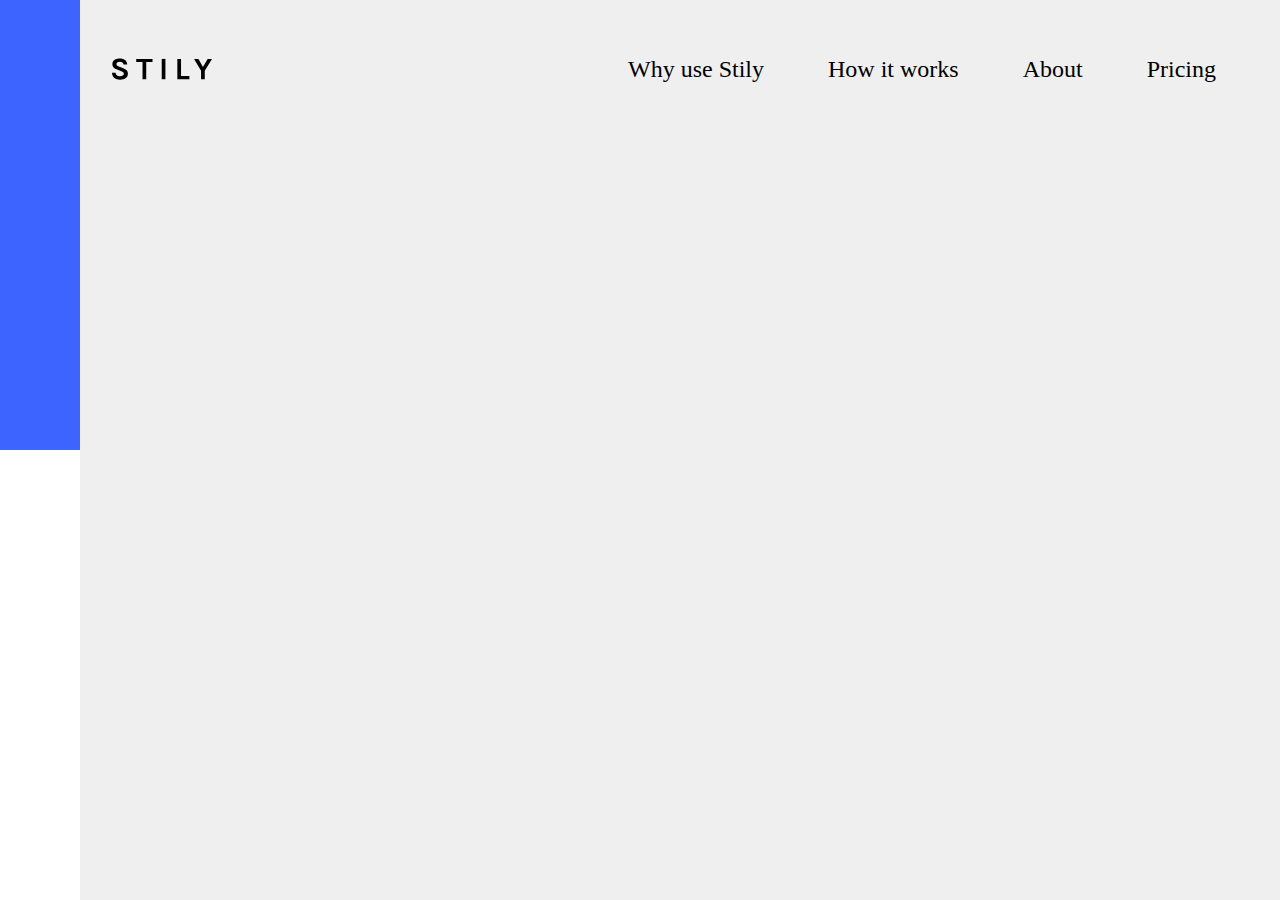
==== index.html @ 4777094a "Progress on the top menu" ====
<!DOCTYPE html>
<html>
    <head>
        <link rel="stylesheet" href="stylesheets/main.css" />
        <title>Stily | Personlig shopping</title>
    </head>
    <body>
        <div class="side-menu">
            <div class="upper">

            </div>
            <div class="lower">

            </div>

        </div>
        <section class="hero">
            <div class="top-menu">
                <img src="images/logo.svg" alt="Stily logo"/>
                <ul>
                    <li>
                        Why use Stily
                    </li>
                    <li>
                        How it works
                    </li>
                    <li>
                        About
                    </li>
                    <li>
                        Pricing
                    </li>
                </ul>
            </div>
        </section>
    </body>
</html>
---- stylesheets/main.css ----
body {
    margin: auto;
    margin-left: 5rem;
    background-color: #EFEFEF;
}

.side-menu {
    position: absolute;
    margin-left: -5rem;
    width: 5rem;
    height: 100vh;
}

.upper {
    background-color: #3E64FF;
    width: 5rem;
    height: 50vh;
}

.lower {
    background-color: #fff;
    width: 5rem;
    height: 50vh;
}

.top-menu {
    display: flex;
    padding: 2.5rem 2rem;
    justify-content: space-between;
}

.top-menu ul {
    display: flex;
    list-style: none;
    flex: 1;
    justify-content: flex-end;
}

.top-menu ul li {
    margin: auto 2rem;
    font-size: 1.5rem;
}
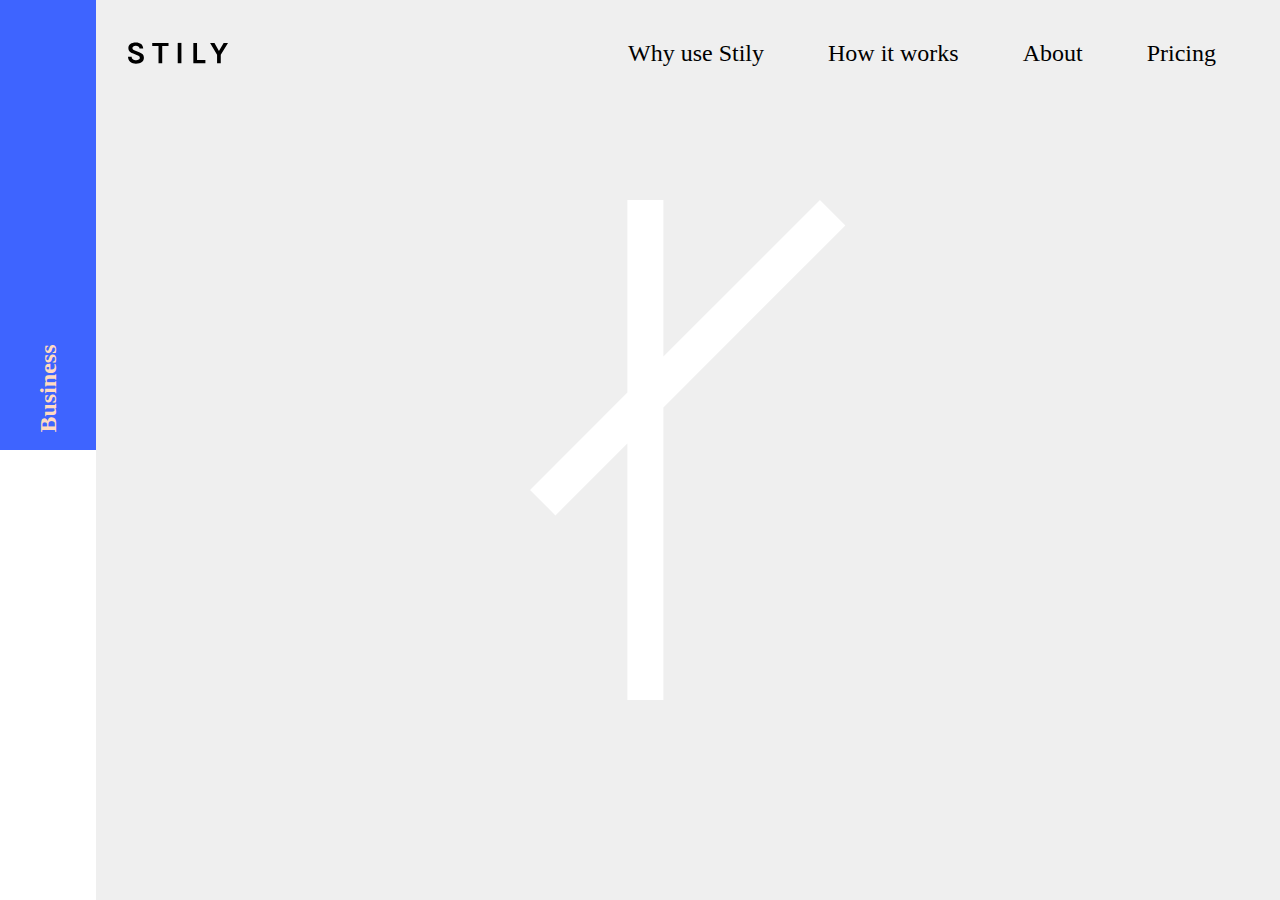
==== commit 0bab6539: "Added 90 degree text" ====
--- a/index.html
+++ b/index.html
@@ -7,6 +7,7 @@
     <body>
         <div class="side-menu">
             <div class="upper">
+                <h2>Business</h2>
 
             </div>
             <div class="lower">
--- a/stylesheets/main.css
+++ b/stylesheets/main.css
@@ -1,42 +1,55 @@
 body {
     margin: auto;
-    margin-left: 5rem;
+    margin-left: 6rem;
     background-color: #EFEFEF;
 }
 
 .side-menu {
-    position: absolute;
-    margin-left: -5rem;
-    width: 5rem;
+    position: fixed;
+    margin-left: -6rem;
+    width: 6rem;
     height: 100vh;
 }
 
 .upper {
     background-color: #3E64FF;
-    width: 5rem;
     height: 50vh;
+    display: flex;
+    align-items: flex-end;
+}
+
+.upper h2 {
+    transform: rotate(-90deg);
+    margin: 3rem auto;
+    color: #FFDBC0;
 }
 
 .lower {
     background-color: #fff;
-    width: 5rem;
     height: 50vh;
 }
 
 .top-menu {
     display: flex;
-    padding: 2.5rem 2rem;
-    justify-content: space-between;
+    padding: 1.5rem 2rem;
 }
 
 .top-menu ul {
     display: flex;
     list-style: none;
+    justify-content: flex-end;
     flex: 1;
-    justify-content: flex-end;
 }
 
 .top-menu ul li {
     margin: auto 2rem;
     font-size: 1.5rem;
 }
+
+.hero {
+    min-height: 100vh;
+    background-image: url("../images/background-logo.svg");
+    background-position: center;
+    background-repeat: no-repeat;
+}
+
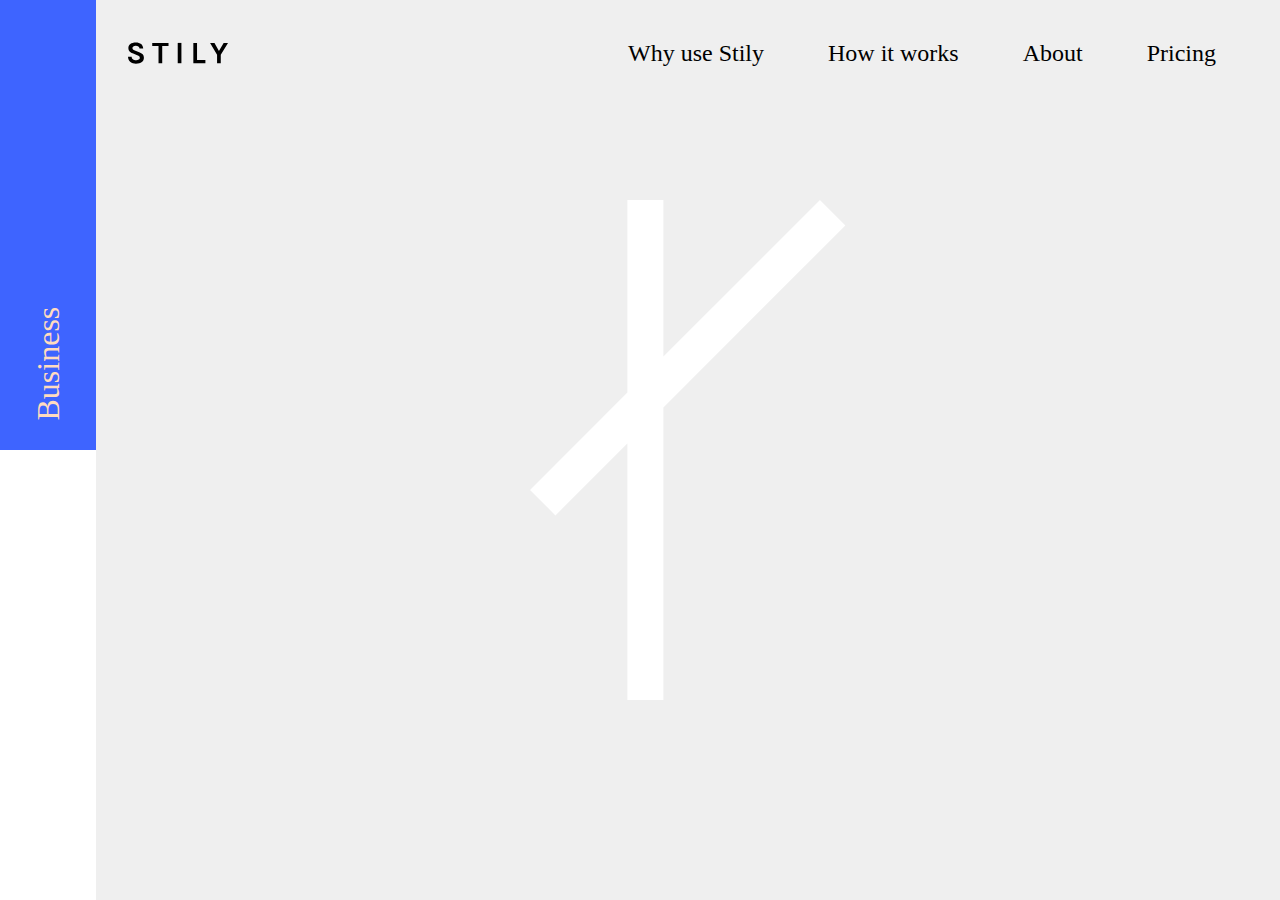
==== commit 5ee65767: "aligned business text" ====
--- a/index.html
+++ b/index.html
@@ -7,7 +7,7 @@
     <body>
         <div class="side-menu">
             <div class="upper">
-                <h2>Business</h2>
+            <h2>Business</h2>
 
             </div>
             <div class="lower">
--- a/stylesheets/main.css
+++ b/stylesheets/main.css
@@ -16,12 +16,15 @@
     height: 50vh;
     display: flex;
     align-items: flex-end;
+    justify-content: center;
 }
 
 .upper h2 {
     transform: rotate(-90deg);
-    margin: 3rem auto;
     color: #FFDBC0;
+    font-size: 2rem;
+    width: 2rem;
+    font-weight: normal;
 }
 
 .lower {
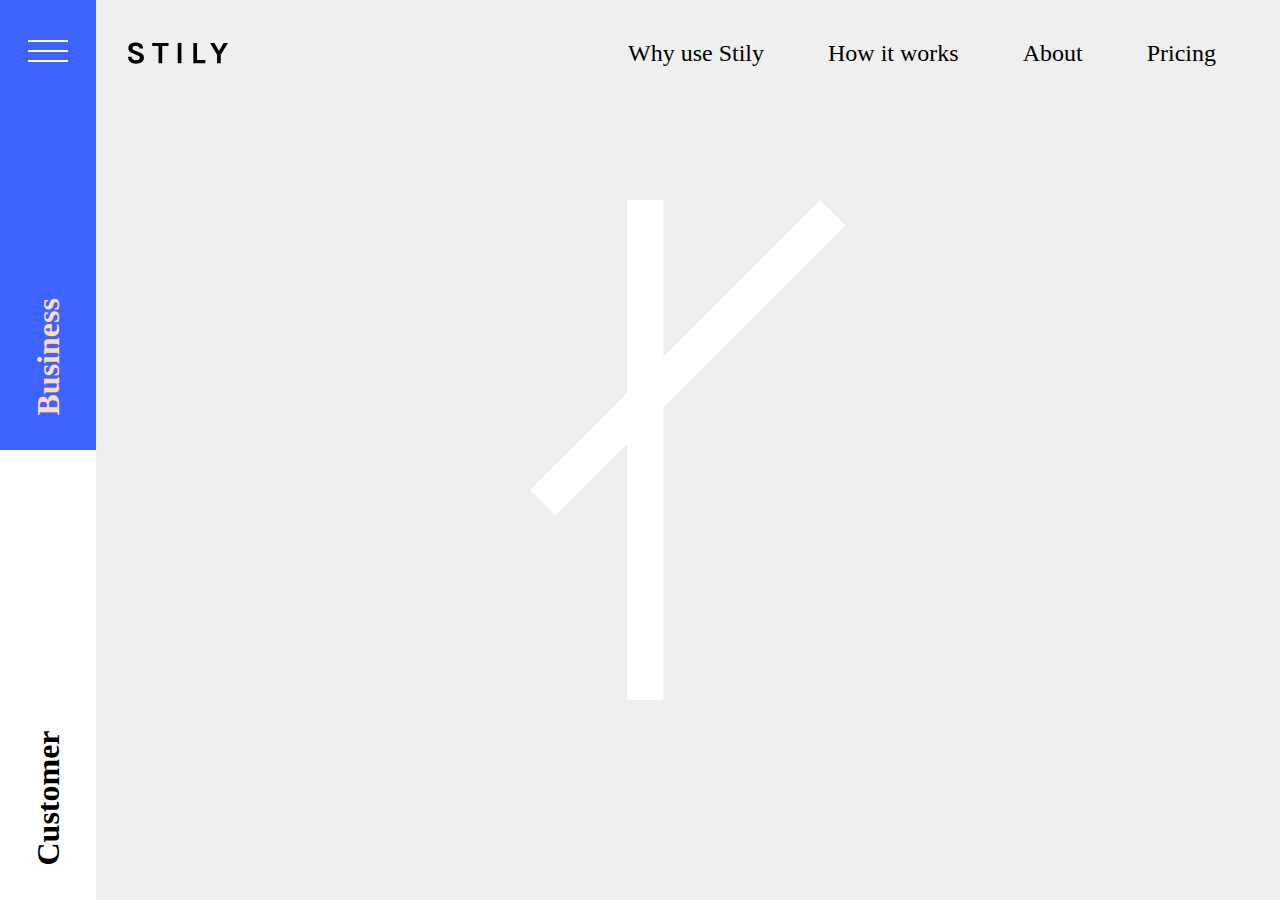
==== commit f9c53456: "aligned business text again" ====
--- a/index.html
+++ b/index.html
@@ -7,10 +7,12 @@
     <body>
         <div class="side-menu">
             <div class="upper">
-            <h2>Business</h2>
+                <img src="images/burger.svg" alt="Stily logo"/>
+                <h1>Business</h1>
 
             </div>
             <div class="lower">
+                <h1>Customer</h1>
 
             </div>
 
--- a/stylesheets/main.css
+++ b/stylesheets/main.css
@@ -11,25 +11,34 @@
     height: 100vh;
 }
 
+.side-menu h1 {
+    transform: rotate(-90deg);
+    width: 100%;
+    margin: auto;
+    margin-bottom: 4rem;
+}
+    
+
+.upper, .lower {
+    display: flex;
+    flex-direction: column;
+    justify-content: flex-end;
+    height: 50vh;
+}
+
 .upper {
     background-color: #3E64FF;
-    height: 50vh;
-    display: flex;
-    align-items: flex-end;
-    justify-content: center;
+    color: #FFDBC0;
 }
 
-.upper h2 {
-    transform: rotate(-90deg);
-    color: #FFDBC0;
-    font-size: 2rem;
-    width: 2rem;
-    font-weight: normal;
+.upper img {
+    margin: auto;
+    margin-top: 2.5rem;
 }
 
 .lower {
     background-color: #fff;
-    height: 50vh;
+    justify-content: flex-end;
 }
 
 .top-menu {
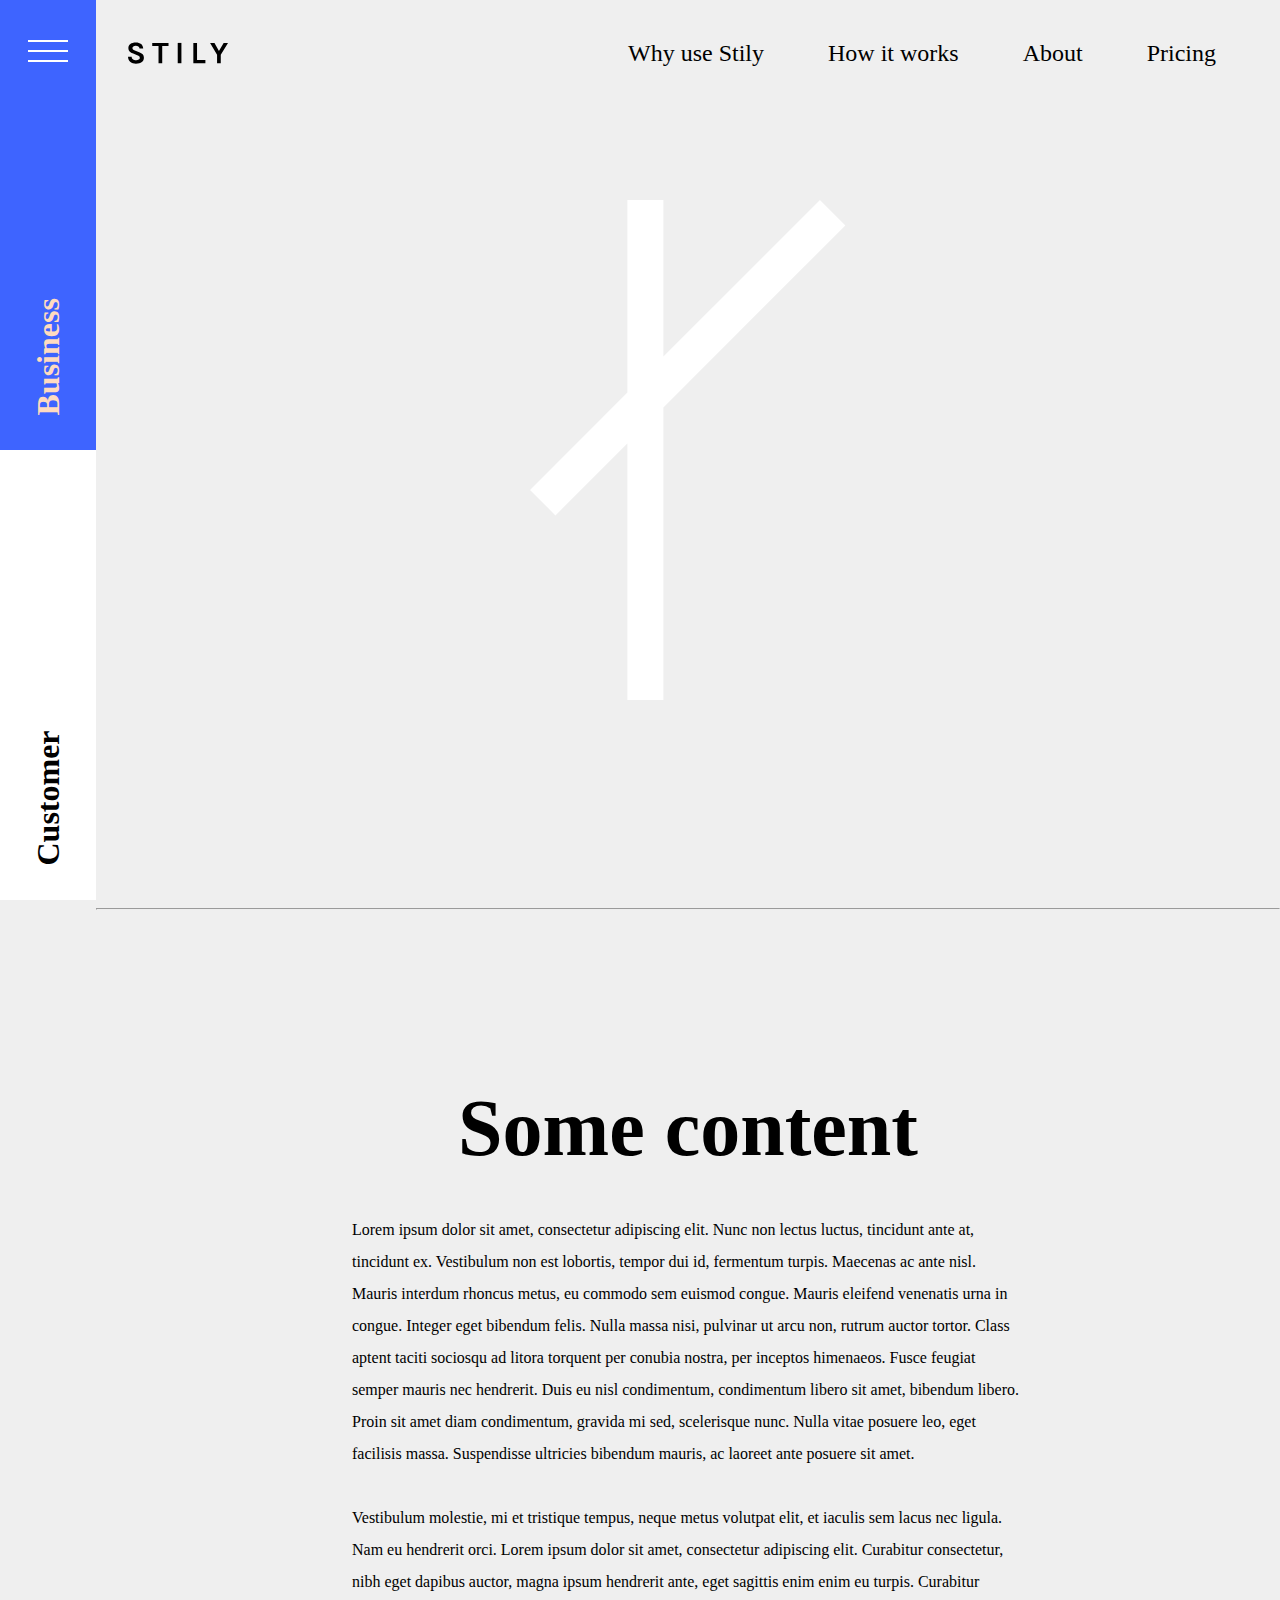
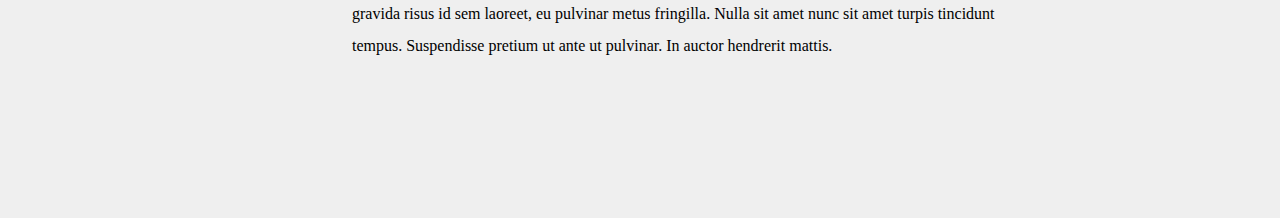
==== commit 245b993e: "Added a new section" ====
--- a/index.html
+++ b/index.html
@@ -36,5 +36,15 @@
                 </ul>
             </div>
         </section>
+        <hr></hr>
+        <section class="article">
+            <h1>Some content</h1>
+            <p>
+                Lorem ipsum dolor sit amet, consectetur adipiscing elit. Nunc non lectus luctus, tincidunt ante at, tincidunt ex. Vestibulum non est lobortis, tempor dui id, fermentum turpis. Maecenas ac ante nisl. Mauris interdum rhoncus metus, eu commodo sem euismod congue. Mauris eleifend venenatis urna in congue. Integer eget bibendum felis. Nulla massa nisi, pulvinar ut arcu non, rutrum auctor tortor. Class aptent taciti sociosqu ad litora torquent per conubia nostra, per inceptos himenaeos. Fusce feugiat semper mauris nec hendrerit. Duis eu nisl condimentum, condimentum libero sit amet, bibendum libero. Proin sit amet diam condimentum, gravida mi sed, scelerisque nunc. Nulla vitae posuere leo, eget facilisis massa. Suspendisse ultricies bibendum mauris, ac laoreet ante posuere sit amet.
+            </p>
+            <p>
+                Vestibulum molestie, mi et tristique tempus, neque metus volutpat elit, et iaculis sem lacus nec ligula. Nam eu hendrerit orci. Lorem ipsum dolor sit amet, consectetur adipiscing elit. Curabitur consectetur, nibh eget dapibus auctor, magna ipsum hendrerit ante, eget sagittis enim enim eu turpis. Curabitur gravida risus id sem laoreet, eu pulvinar metus fringilla. Nulla sit amet nunc sit amet turpis tincidunt tempus. Suspendisse pretium ut ante ut pulvinar. In auctor hendrerit mattis.
+            </p>
+        </section>
     </body>
 </html>
--- a/stylesheets/main.css
+++ b/stylesheets/main.css
@@ -65,3 +65,16 @@
     background-repeat: no-repeat;
 }
 
+.article {
+    display: flex;
+    flex-direction: column;
+    min-height: 100vh;
+    justify-content: center;
+    margin: auto 20vw;
+    line-height: 2rem;
+}
+
+.article h1 {
+    font-size: 5rem;
+    text-align: center;
+}
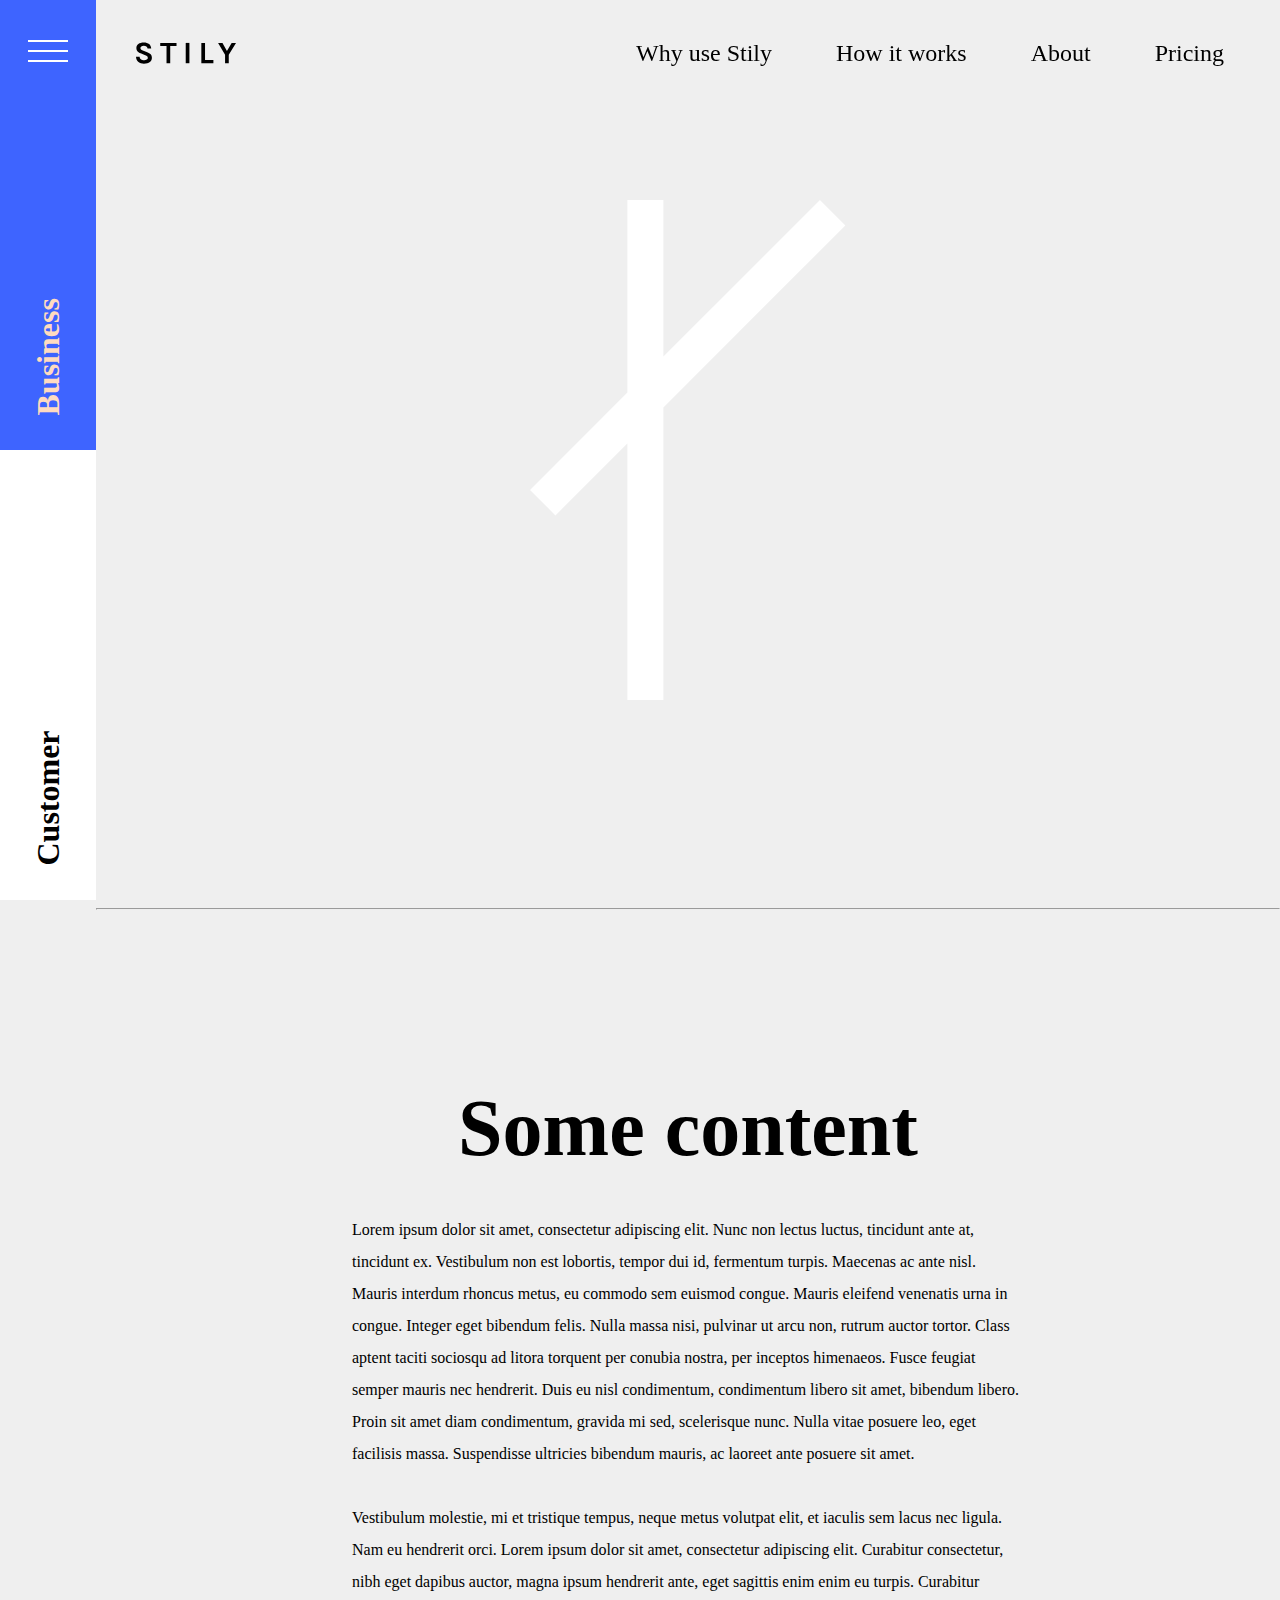
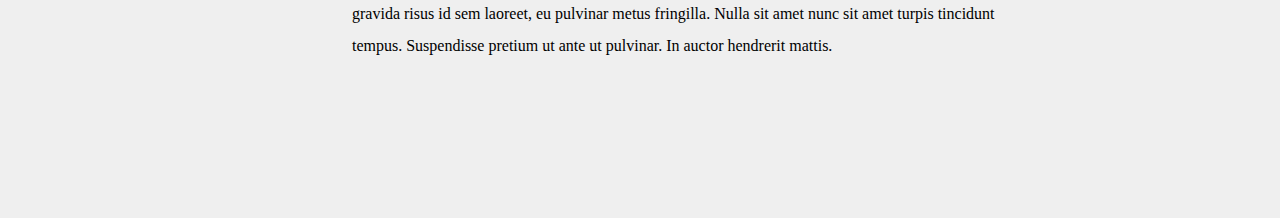
==== commit 8e4106f7: "Sticky top menu. Could probably get some refactoring" ====
--- a/index.html
+++ b/index.html
@@ -7,7 +7,7 @@
     <body>
         <div class="side-menu">
             <div class="upper">
-                <img src="images/burger.svg" alt="Stily logo"/>
+                <img src="images/burger.svg" alt="Hamburger menu"/>
                 <h1>Business</h1>
 
             </div>
--- a/stylesheets/main.css
+++ b/stylesheets/main.css
@@ -43,7 +43,11 @@
 
 .top-menu {
     display: flex;
-    padding: 1.5rem 2rem;
+    padding: 1.5rem 1.5rem;
+    position: fixed;
+    top: 0;
+    left: 7rem;
+    right: 0;
 }
 
 .top-menu ul {
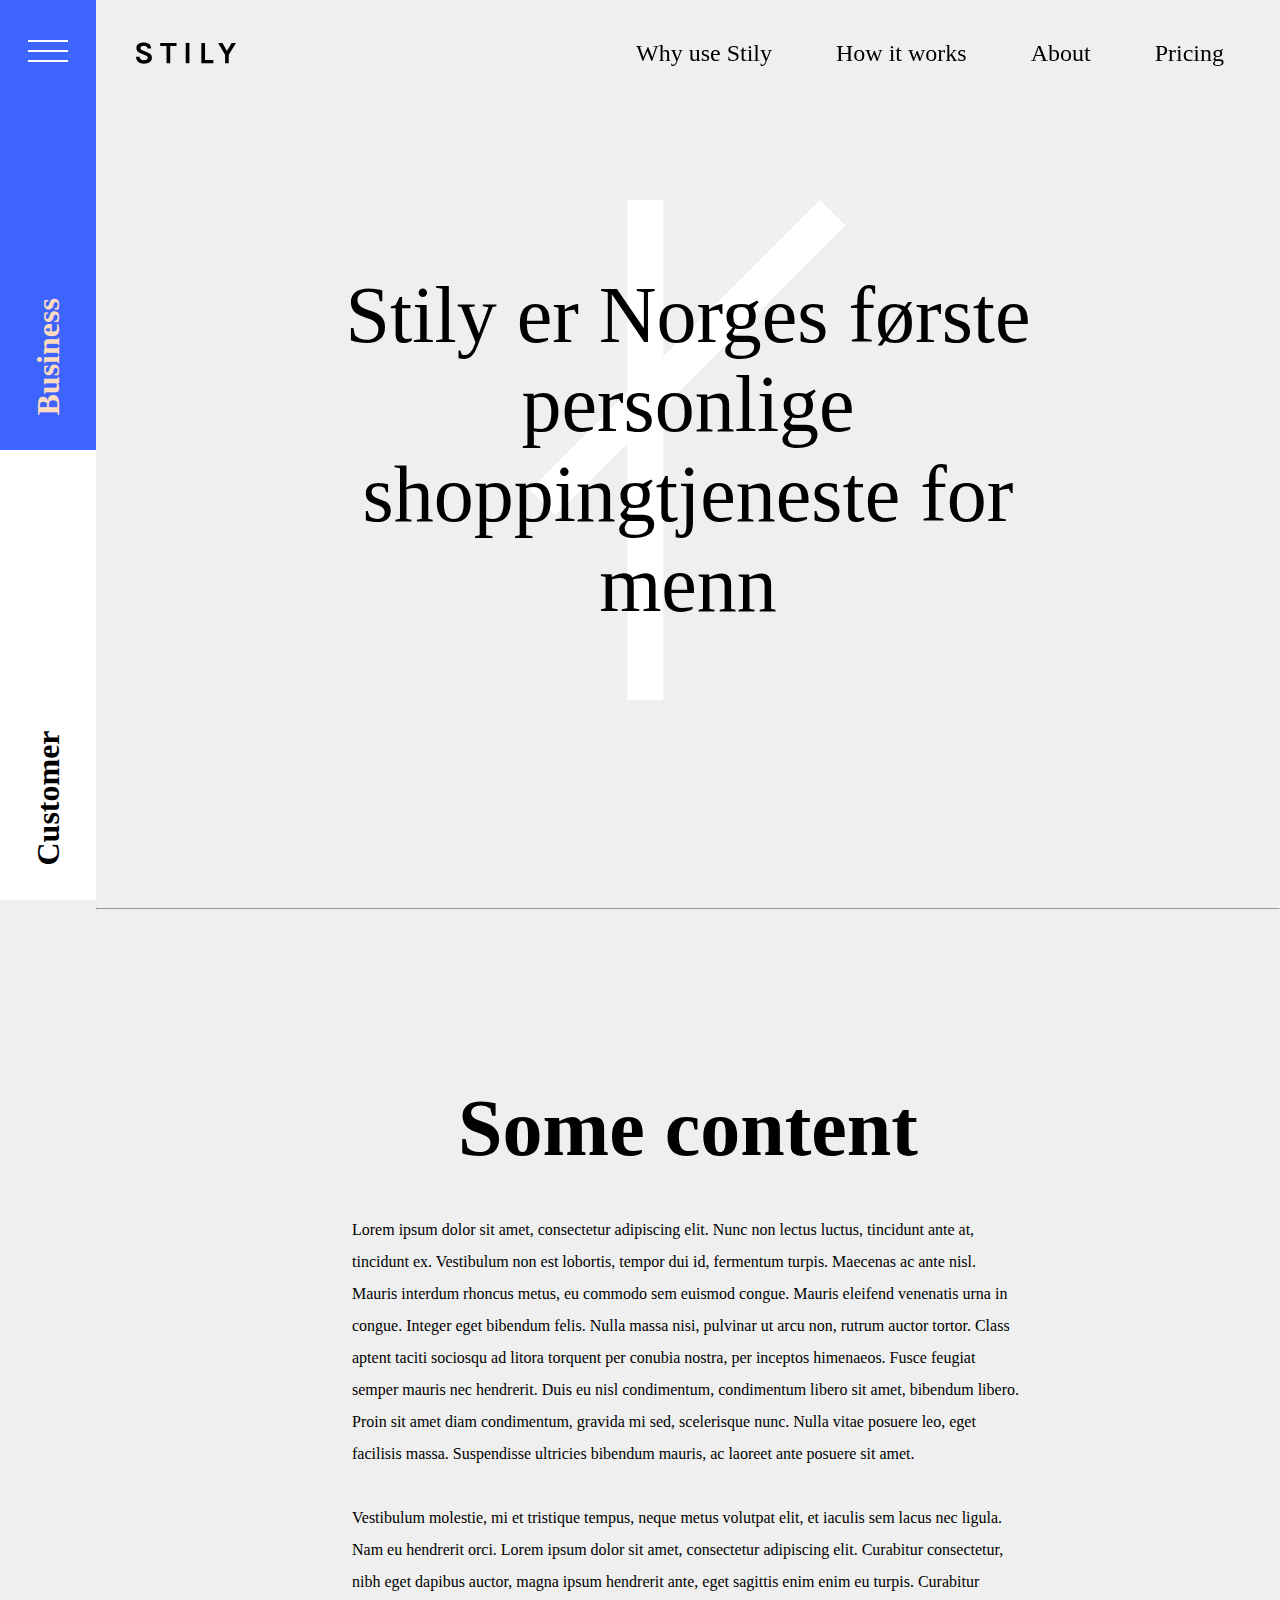
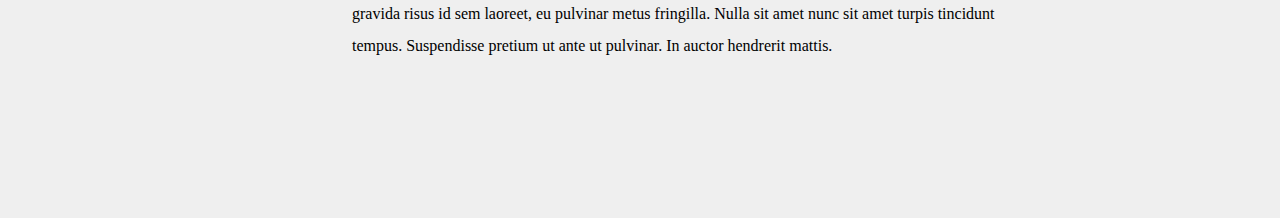
==== commit cb37cbd0: "Added hero text and custom font" ====
--- a/index.html
+++ b/index.html
@@ -15,10 +15,7 @@
                 <h1>Customer</h1>
 
             </div>
-
-        </div>
-        <section class="hero">
-            <div class="top-menu">
+             <div class="top-menu">
                 <img src="images/logo.svg" alt="Stily logo"/>
                 <ul>
                     <li>
@@ -34,7 +31,11 @@
                         Pricing
                     </li>
                 </ul>
-            </div>
+            </div>       </div>
+        <section class="hero">
+            <p>
+                Stily er Norges første personlige shoppingtjeneste for menn
+            </p>
         </section>
         <hr></hr>
         <section class="article">
--- a/stylesheets/main.css
+++ b/stylesheets/main.css
@@ -63,10 +63,18 @@
 }
 
 .hero {
+    display: flex;
     min-height: 100vh;
     background-image: url("../images/background-logo.svg");
     background-position: center;
     background-repeat: no-repeat;
+    justify-content: center;
+    align-items: center;
+    font-size: 5rem;
+    text-align: center;
+    font-family: 'bagnard';
+    margin: auto 15vw;
+    line-height: 5.6rem;
 }
 
 .article {
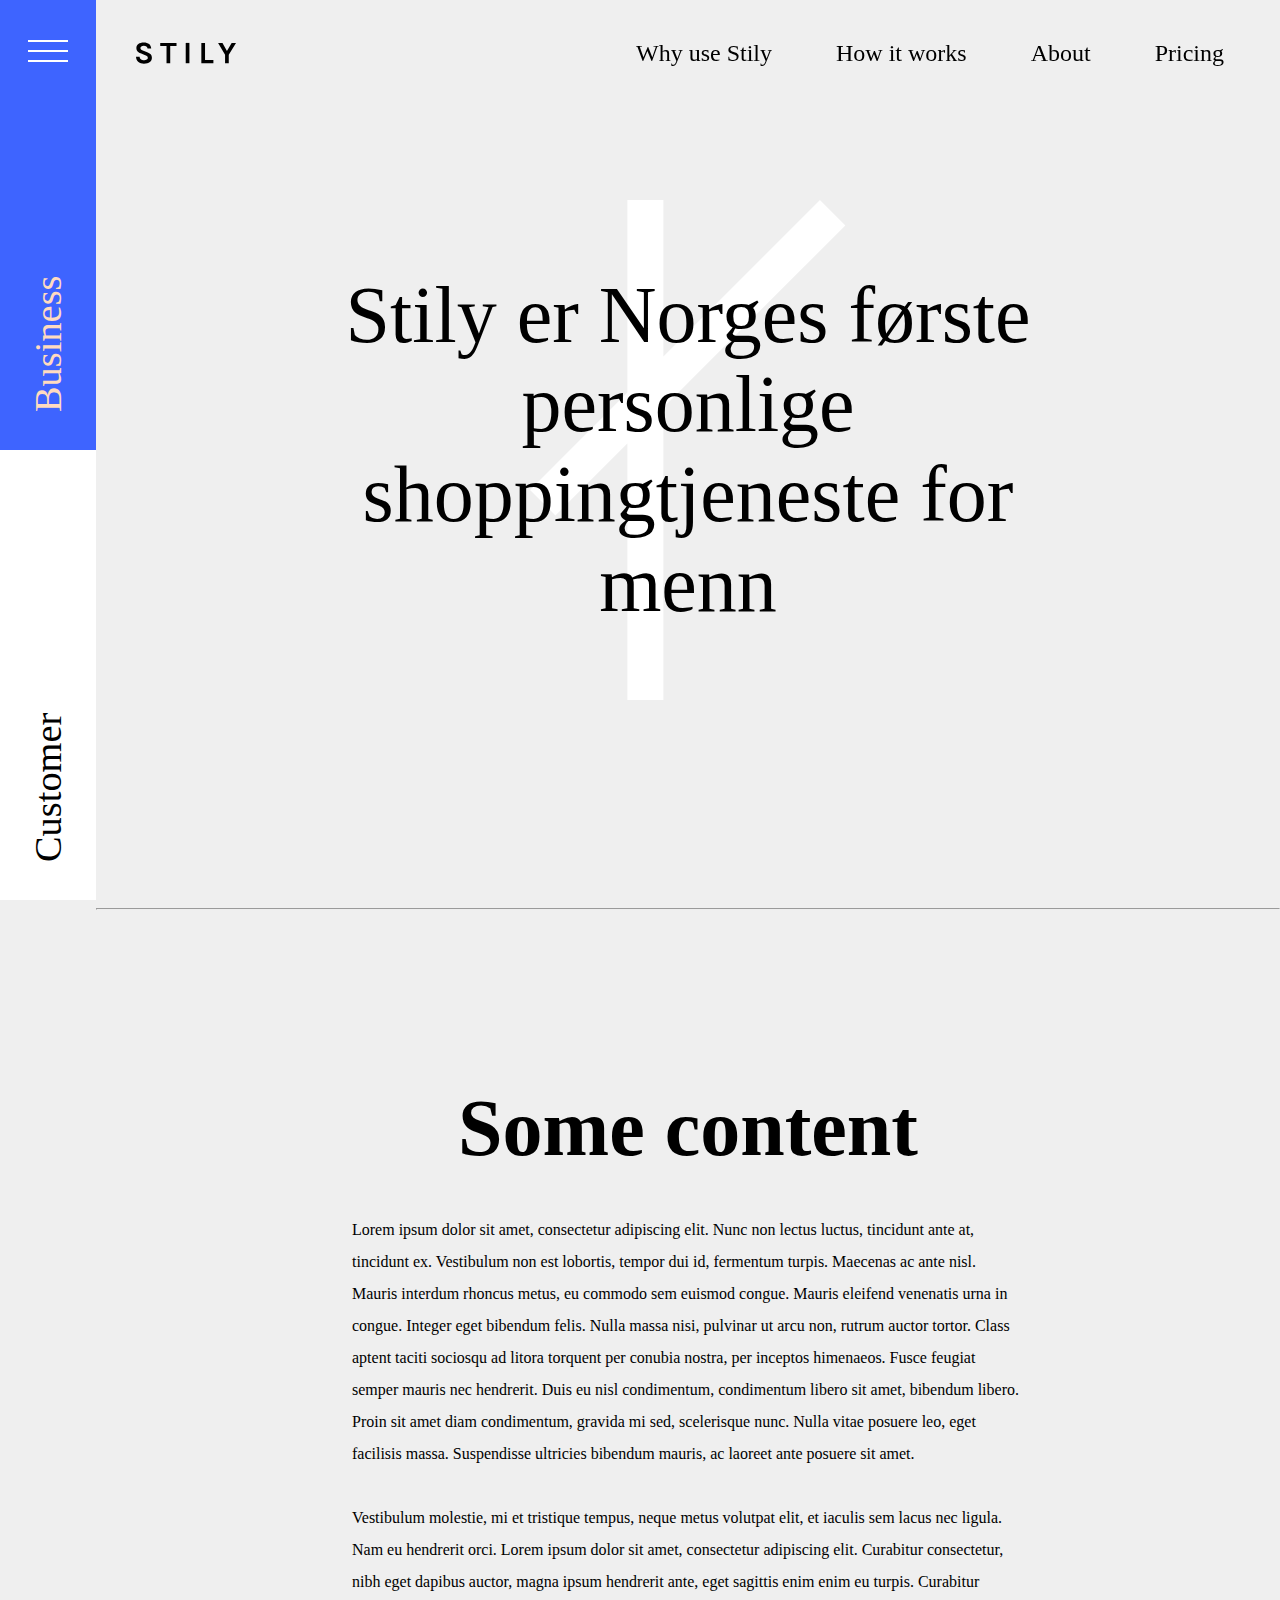
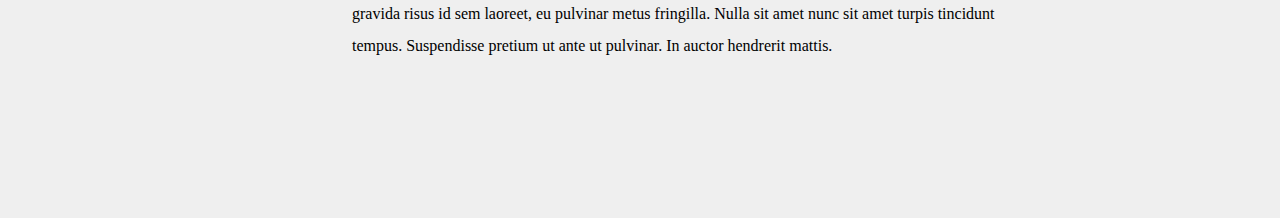
==== commit d9dc5e1c: "Added second kind of font" ====
--- a/index.html
+++ b/index.html
@@ -2,17 +2,18 @@
 <html>
     <head>
         <link rel="stylesheet" href="stylesheets/main.css" />
+        <link rel="stylesheet" media="screen" href="https://fontlibrary.org/face/nimbus-sans-l" type="text/css"/>
         <title>Stily | Personlig shopping</title>
     </head>
     <body>
         <div class="side-menu">
             <div class="upper">
                 <img src="images/burger.svg" alt="Hamburger menu"/>
-                <h1>Business</h1>
+                <p>Business</p>
 
             </div>
             <div class="lower">
-                <h1>Customer</h1>
+                <p>Customer</p>
 
             </div>
              <div class="top-menu">
--- a/stylesheets/main.css
+++ b/stylesheets/main.css
@@ -2,6 +2,7 @@
     margin: auto;
     margin-left: 6rem;
     background-color: #EFEFEF;
+    font-family: 'NimbusSanLConRegular';
 }
 
 .side-menu {
@@ -11,11 +12,12 @@
     height: 100vh;
 }
 
-.side-menu h1 {
+.side-menu p {
     transform: rotate(-90deg);
     width: 100%;
     margin: auto;
     margin-bottom: 4rem;
+    font-size: 2.4rem;
 }
     
 
